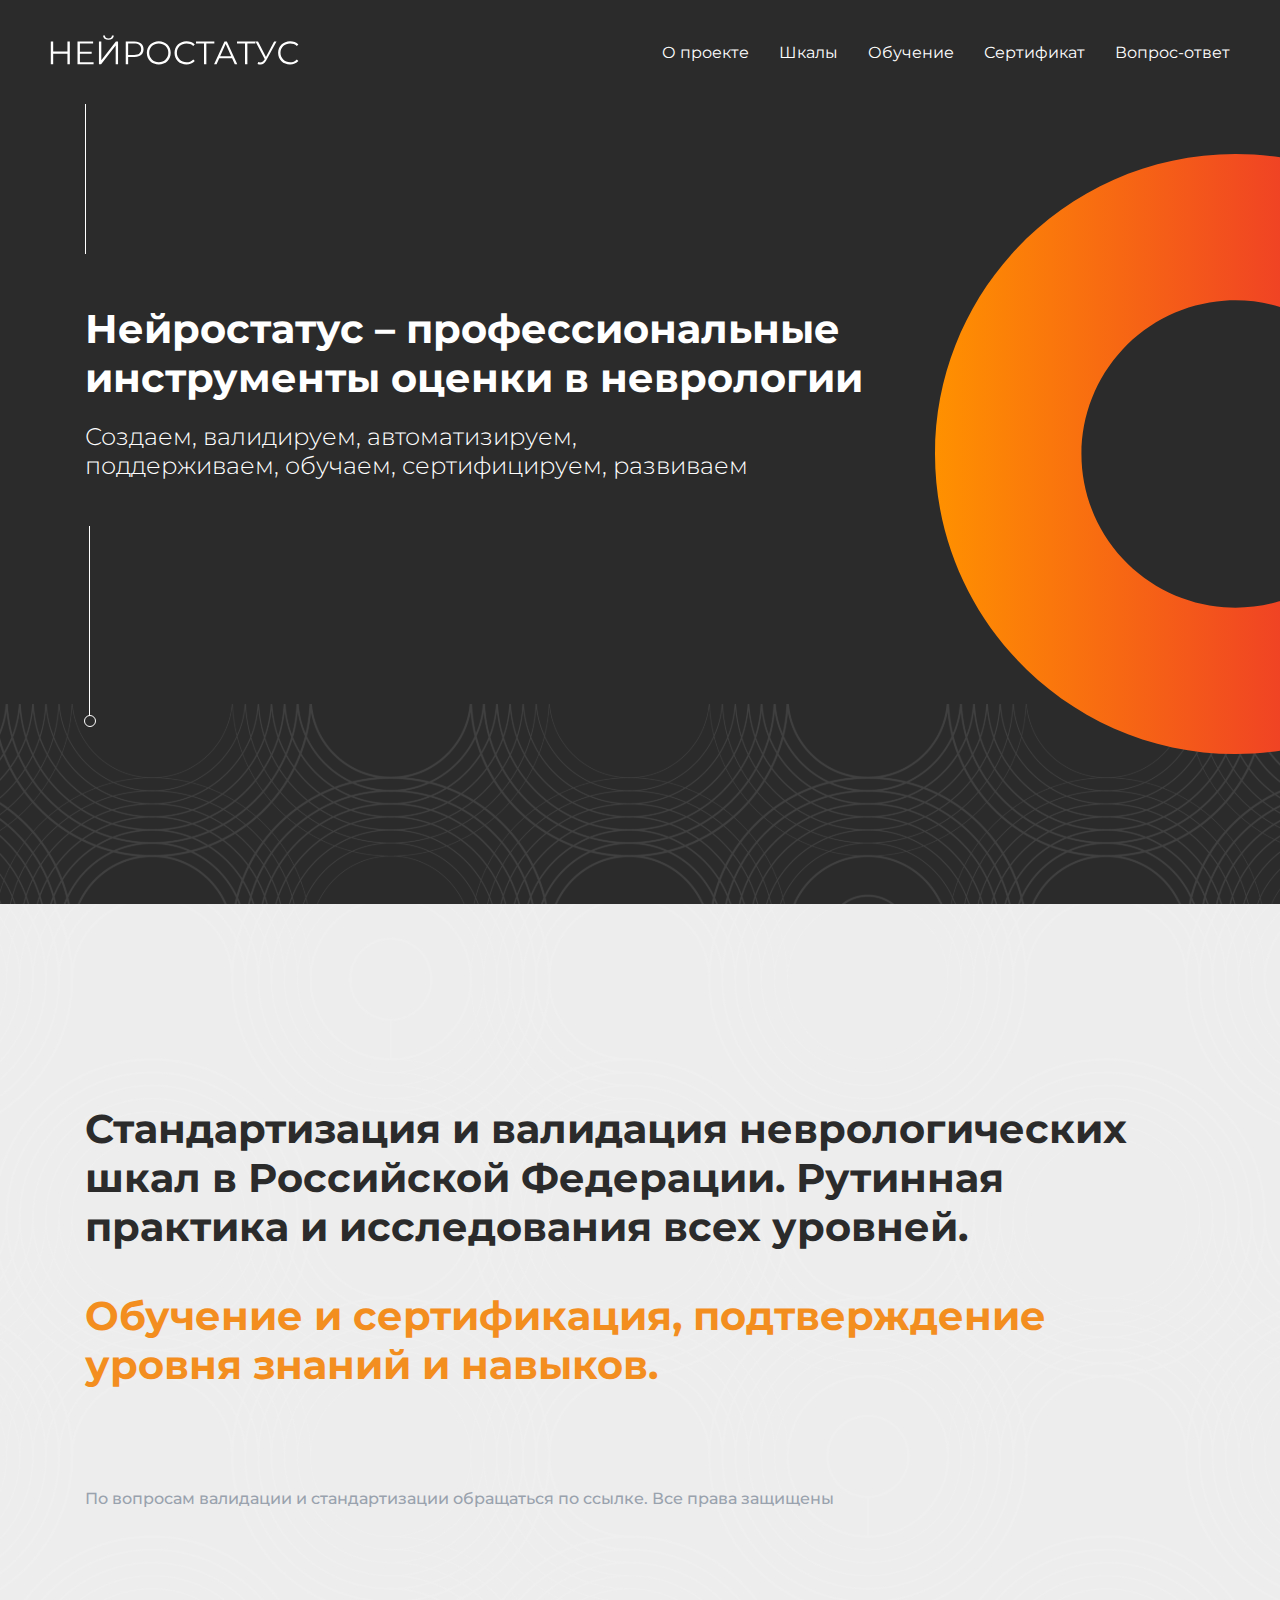
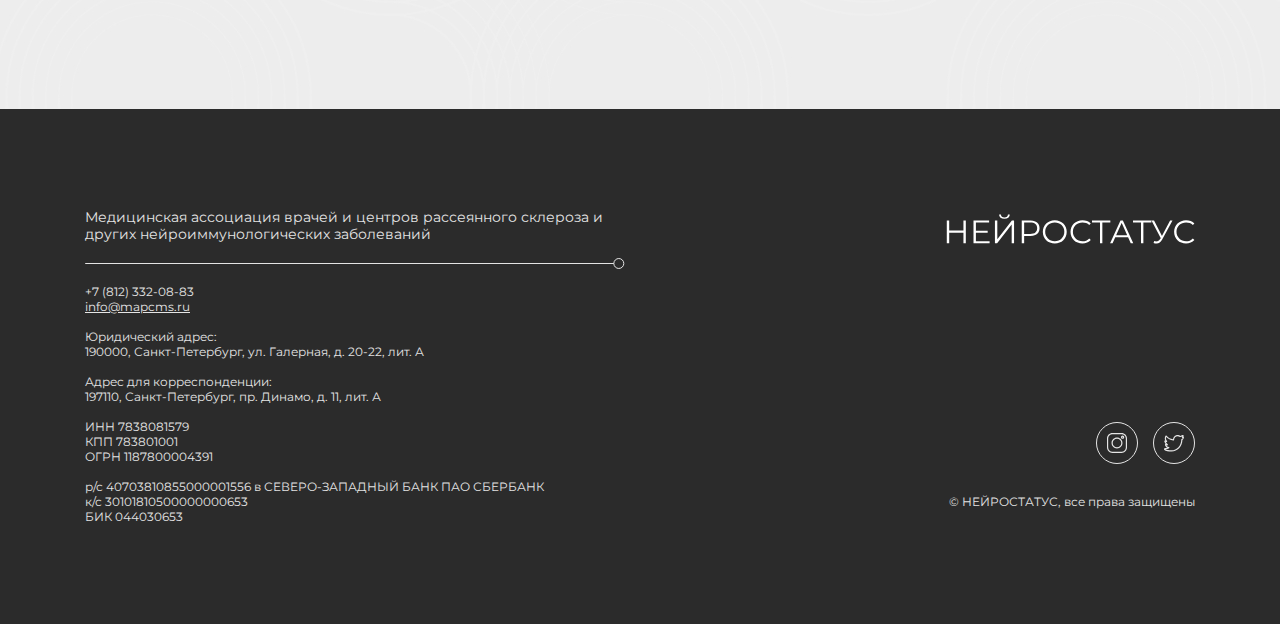
==== index.html @ ca2d3d95 "neurostatus" ====
<!DOCTYPE html>
<html lang="ru">
  <head>
    <meta charset="UTF-8" />
    <meta
      name="viewport"
      content="width=device-width, initial-scale=1.0, maximum-scale=1.0, user-scalable=0"
    />
    <title>Нейростатус</title>
    <link rel="preconnect" href="https://fonts.googleapis.com" />
    <link rel="preconnect" href="https://fonts.gstatic.com" crossorigin />
    <link
      href="https://fonts.googleapis.com/css2?family=Montserrat:wght@300;400;500;700&display=swap"
      rel="stylesheet"
    />
    <link rel="stylesheet" href="./style.css" />
  </head>
  <body class="page">
    <!-- 
                        /\_____/\
                       /  o   o  \
                      ( ==  ^  == )
                       )         (
                      (           )
                     ( (  )   (  ) )
                    (__(__)___(__)__)
                -->
    <header class="header">
      <a class="logo" href="#">
        <img class="logo__img" src="./images/logo.svg" alt="Нейростатус" />
      </a>
      <nav class="header__menu">
        <a class="header__link" href="#">О проекте</a>
        <a class="header__link" href="#">Шкалы</a>
        <a class="header__link" href="#">Обучение</a>
        <a class="header__link" href="#">Сертификат</a>
        <a class="header__link" href="#">Вопрос-ответ</a>
      </nav>
    </header>
    <main class="main">
      <div class="container container_place_main">
        <h1 class="main__title">Нейростатус – профессиональные инструменты оценки в неврологии</h1>
        <p class="main__subtitle">
          Создаем, валидируем, автоматизируем, поддерживаем, обучаем, сертифицируем, развиваем
        </p>
        <div class="circle"></div>
      </div>
    </main>
    <section class="main-info">
      <div class="container">
        <h2 class="main-info__title">
          Стандартизация и валидация неврологических шкал в Российской Федерации. Рутинная практика
          и исследования всех уровней.
        </h2>
        <p class="main-info__subtitle">
          Обучение и сертификация, подтверждение уровня знаний и навыков.
        </p>
        <p class="main-info__paragraph">
          По вопросам валидации и стандартизации обращаться по ссылке. Все права защищены
        </p>
      </div>
    </section>
    <footer class="footer">
      <div class="container container_place_footer">
        <div class="footer-left">
          <h3>
            Медицинская ассоциация врачей и центров рассеянного склероза и других
            нейроиммунологических заболеваний
          </h3>
          <div class="footer__line"></div>
          <ul class="contacts">
            <li>
              <a href="#">+7 (812) 332-08-83</a>
              <br />
              <a href="#">info@mapcms.ru</a>
            </li>
            <li>
              Юридический адрес: <br />
              190000, Санкт-Петербург, ул. Галерная, д. 20-22, лит. А
            </li>
            <li>
              Адрес для корреспонденции: <br />
              197110, Санкт-Петербург, пр. Динамо, д. 11, лит. А
            </li>
            <li>
              ИНН 7838081579 <br />
              КПП 783801001 <br />
              ОГРН 1187800004391
            </li>
            <li>
              р/с 40703810855000001556 в СЕВЕРО-ЗАПАДНЫЙ БАНК ПАО СБЕРБАНК <br />
              к/с 30101810500000000653 <br />
              БИК 044030653
            </li>
          </ul>
        </div>
        <div class="footer-right">
          <a class="logo" href="#">
            <img class="logo__img" src="./images/logo.svg" alt="Нейростатус" />
          </a>
          <div>
            <div class="social-links">
              <a class="social-link" href="#">
                <img class="social-link__img" src="./images/instagram.svg" alt="Инстаграм" />
              </a>
              <a class="social-link" href="#">
                <img class="social-link__img" src="./images/twitter.svg" alt="Твиттер" />
              </a>
            </div>
            <p>© НЕЙРОСТАТУС, все права защищены</p>
          </div>
        </div>
      </div>
    </footer>
  </body>
</html>
---- style.css ----
.page {
  font-family: 'Montserrat', sans-serif;
  font-weight: 400;
  margin: 0;
  box-sizing: border-box;
}

/* header */

.header {
  display: flex;
  justify-content: space-between;
  align-items: center;
  padding: 30px 50px;
  background-color: #2b2b2b;
}

.logo__img {
  width: 249px;
  height: 40px;
}

.header__menu {
  display: flex;
  gap: 30px;
}

.header__link {
  text-decoration: none;
  color: #fff;
  font-size: 16px;
  line-height: 25px;
}

.header__link:hover {
  color: #f38e1f;
  transition: 0.4s;
}

/* main */

.main {
  position: relative;
  z-index: 1;
  min-height: 800px;
  background-color: #2b2b2b;
}

.main.main::before {
  content: '';
  background-image: url(./images/Vector.svg);
  height: 600px;
  width: 345px;
  position: absolute;
  top: 50px;
  right: 0;
  background-size: contain;
  background-repeat: no-repeat;
  z-index: -1;
}

.main.main::after {
  content: '';
  background-image: url(./images/main-background.svg);
  background-size: cover;
  background-repeat: no-repeat;
  position: absolute;
  width: 100%;
  height: 200px;
  bottom: 0;
  left: 0;
  z-index: -2;
}

.container {
  max-width: 1110px;
  margin: 0 auto;
}

.container_place_main {
  padding: 200px 0 224px;
  position: relative;
}

.container_place_main::after {
  content: '';
  border-left: 1px solid #ffffff;
  position: absolute;
  min-height: 150px;
  top: 0;
  left: 0;
}

.container_place_main::before {
  content: '';
  border-left: 1px solid #ffffff;
  position: absolute;
  min-height: 190px;
  bottom: -12px;
  left: 4px;
  z-index: 5;
}

.circle::before {
  content: '';
  border: 1px solid #ffffff;
  border-radius: 50%;
  position: absolute;
  width: 10px;
  height: 10px;
  bottom: -23px;
  left: -1px;
  z-index: 5;
}

.main__title {
  color: #fff;
  font-weight: 700;
  font-size: 40px;
  line-height: 49px;
  margin: 0 0 20px 0;
  max-width: 825px;
  width: 100%;
}

.main__subtitle {
  color: #fff;
  font-weight: 300;
  font-size: 24px;
  line-height: 29px;
  margin: 0;
  max-width: 665px;
  width: 100%;
}

/* main-info */

.main-info {
  background-image: url(./images/main-info-background.jpg);
  background-repeat: no-repeat;
  background-size: cover;
  padding: 200px 0;
}

.main-info__title {
  margin: 0;
  font-weight: 700;
  font-size: 40px;
  line-height: 49px;
  color: #2b2b2b;
  margin-bottom: 40px;
}

.main-info__subtitle {
  margin: 0;
  font-weight: 700;
  font-size: 40px;
  line-height: 49px;
  color: #f38e1f;
  margin-bottom: 100px;
}

.main-info__paragraph {
  margin: 0;
  font-weight: 500;
  font-size: 16px;
  line-height: 20px;
  color: #99a2ad;
}

/* footer */

.footer {
  background-color: #2b2b2b;
  padding: 100px 0;
}

.container_place_footer {
  display: flex;
  justify-content: space-between;
}

.footer-left h3 {
  margin: 0;
  font-size: 14px;
  line-height: 17px;
  color: #e5e5e5;
  padding-bottom: 15px;
  font-weight: 400;
  max-width: 540px;
  width: 100%;
}

.contacts {
  list-style: none;
  margin: 0;
  padding: 0;
}

.footer-left li {
  margin: 0;
  font-size: 12px;
  line-height: 15px;
  color: #e5e5e5;
  margin-top: 15px;
}

.footer-left li a {
  color: #e5e5e5;
}

.footer-left li a:first-child {
  text-decoration: none;
}

.footer-left li a:hover {
  color: #f38e1f;
  transition: 0.4s;
}

.footer-right {
  display: flex;
  flex-direction: column;
  justify-content: space-between;
  align-items: flex-end;
}

.social-links {
  display: flex;
  justify-content: end;
  gap: 15px;
}

.social-link {
  width: 20px;
  height: 20px;
  padding: 10px;
  border: 1px solid #e5e5e5;
  border-radius: 50%;
}

.footer-right p {
  margin: 30px 0 15px;
  color: #e5e5e5;
  font-size: 12px;
  line-height: 15px;
}

.footer__line {
  background-image: url(./images/footer-line.svg);
  background-size: cover;
  background-position: right;
  max-width: 540px;
  width: 100%;
  height: 11px;
}

/* search */

.search {
  max-height: 155px;
}

input {
  margin: 50px 0;
  display: block;
}
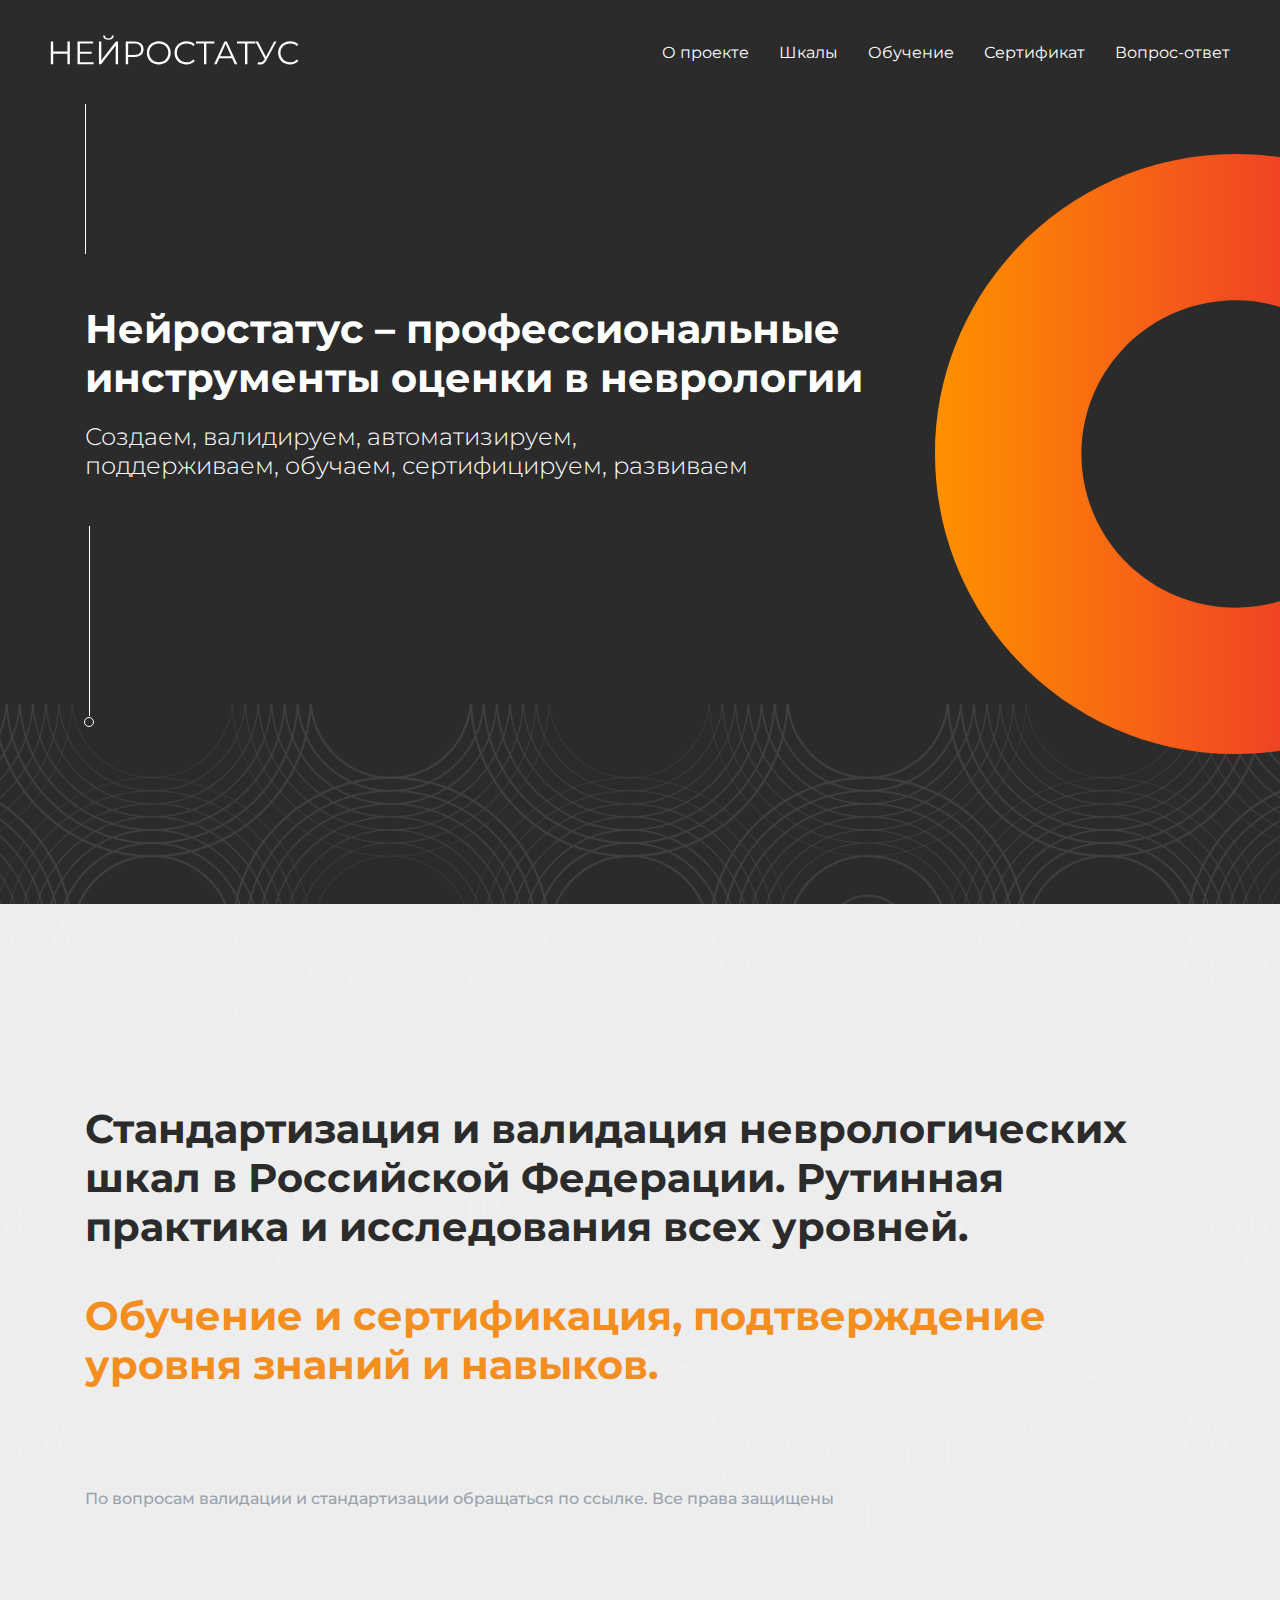
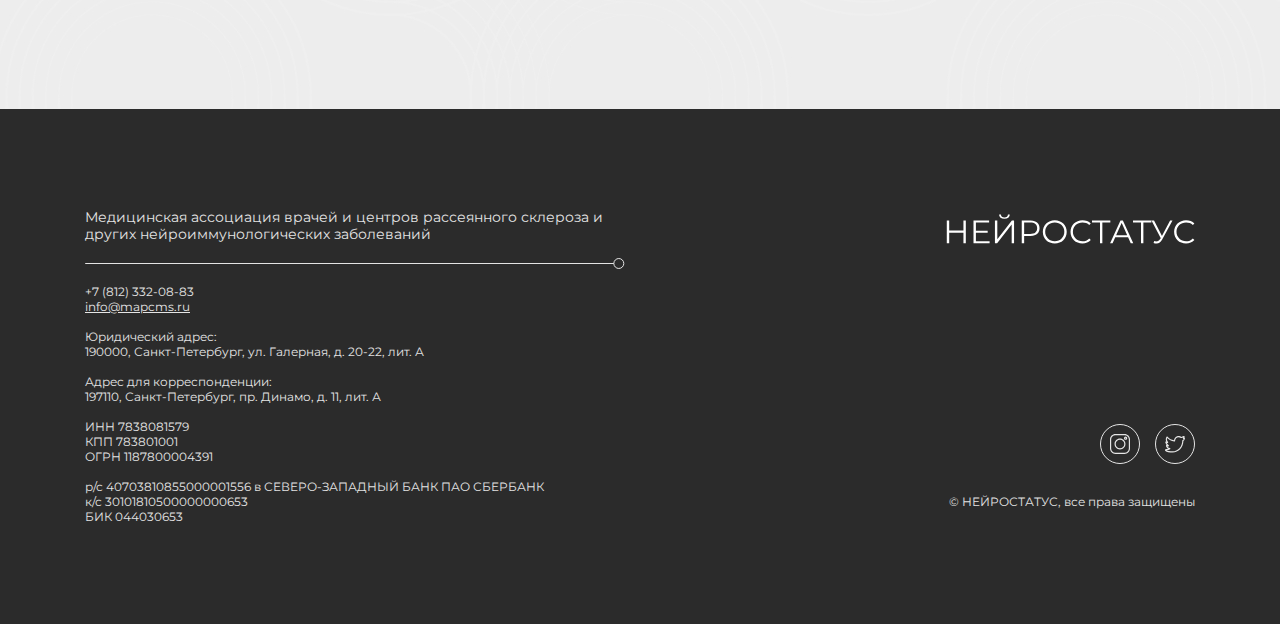
==== commit 82bed6e9: "hgcgcg" ====
--- a/index.html
+++ b/index.html
@@ -15,7 +15,7 @@
     />
     <link rel="stylesheet" href="./style.css" />
   </head>
-  <body class="page">
+  <body>
     <!-- 
                         /\_____/\
                        /  o   o  \
@@ -25,7 +25,7 @@
                      ( (  )   (  ) )
                     (__(__)___(__)__)
                 -->
-    <header class="header">
+    <header>
       <a class="logo" href="#">
         <img class="logo__img" src="./images/logo.svg" alt="Нейростатус" />
       </a>
@@ -37,31 +37,35 @@
         <a class="header__link" href="#">Вопрос-ответ</a>
       </nav>
     </header>
-    <main class="main">
-      <div class="container container_place_main">
-        <h1 class="main__title">Нейростатус – профессиональные инструменты оценки в неврологии</h1>
-        <p class="main__subtitle">
-          Создаем, валидируем, автоматизируем, поддерживаем, обучаем, сертифицируем, развиваем
-        </p>
-        <div class="circle"></div>
-      </div>
+    <main>
+      <section class="hero">
+        <div class="container container_place_hero">
+          <h1 class="hero__title">
+            Нейростатус – профессиональные инструменты оценки в неврологии
+          </h1>
+          <p class="hero__subtitle">
+            Создаем, валидируем, автоматизируем, поддерживаем, обучаем, сертифицируем, развиваем
+          </p>
+          <div class="circle"></div>
+        </div>
+      </section>
+      <section class="main-info">
+        <div class="container">
+          <h2 class="main-info__title">
+            Стандартизация и валидация неврологических шкал в Российской Федерации. Рутинная
+            практика и исследования всех уровней.
+          </h2>
+          <p class="main-info__subtitle">
+            Обучение и сертификация, подтверждение уровня знаний и навыков.
+          </p>
+          <p class="main-info__paragraph">
+            По вопросам валидации и стандартизации обращаться по ссылке. Все права защищены
+          </p>
+        </div>
+      </section>
     </main>
-    <section class="main-info">
+    <footer>
       <div class="container">
-        <h2 class="main-info__title">
-          Стандартизация и валидация неврологических шкал в Российской Федерации. Рутинная практика
-          и исследования всех уровней.
-        </h2>
-        <p class="main-info__subtitle">
-          Обучение и сертификация, подтверждение уровня знаний и навыков.
-        </p>
-        <p class="main-info__paragraph">
-          По вопросам валидации и стандартизации обращаться по ссылке. Все права защищены
-        </p>
-      </div>
-    </section>
-    <footer class="footer">
-      <div class="container container_place_footer">
         <div class="footer-left">
           <h3>
             Медицинская ассоциация врачей и центров рассеянного склероза и других
--- a/style.css
+++ b/style.css
@@ -1,13 +1,19 @@
-.page {
+html,
+body {
   font-family: 'Montserrat', sans-serif;
   font-weight: 400;
   margin: 0;
   box-sizing: border-box;
 }
+*,
+*:before,
+*:after {
+  box-sizing: inherit;
+}
 
 /* header */
 
-.header {
+header {
   display: flex;
   justify-content: space-between;
   align-items: center;
@@ -37,16 +43,16 @@
   transition: 0.4s;
 }
 
-/* main */
-
-.main {
+/* hero */
+
+.hero {
   position: relative;
   z-index: 1;
   min-height: 800px;
   background-color: #2b2b2b;
 }
 
-.main.main::before {
+.hero::before {
   content: '';
   background-image: url(./images/Vector.svg);
   height: 600px;
@@ -59,9 +65,9 @@
   z-index: -1;
 }
 
-.main.main::after {
-  content: '';
-  background-image: url(./images/main-background.svg);
+.hero::after {
+  content: '';
+  background-image: url(./images/hero-background.svg);
   background-size: cover;
   background-repeat: no-repeat;
   position: absolute;
@@ -77,12 +83,12 @@
   margin: 0 auto;
 }
 
-.container_place_main {
+.hero .container {
   padding: 200px 0 224px;
   position: relative;
 }
 
-.container_place_main::after {
+.container_place_hero::before {
   content: '';
   border-left: 1px solid #ffffff;
   position: absolute;
@@ -91,7 +97,7 @@
   left: 0;
 }
 
-.container_place_main::before {
+.container_place_hero::after {
   content: '';
   border-left: 1px solid #ffffff;
   position: absolute;
@@ -101,8 +107,7 @@
   z-index: 5;
 }
 
-.circle::before {
-  content: '';
+.circle {
   border: 1px solid #ffffff;
   border-radius: 50%;
   position: absolute;
@@ -113,7 +118,7 @@
   z-index: 5;
 }
 
-.main__title {
+.hero__title {
   color: #fff;
   font-weight: 700;
   font-size: 40px;
@@ -123,7 +128,7 @@
   width: 100%;
 }
 
-.main__subtitle {
+.hero__subtitle {
   color: #fff;
   font-weight: 300;
   font-size: 24px;
@@ -170,12 +175,12 @@
 
 /* footer */
 
-.footer {
+footer {
   background-color: #2b2b2b;
   padding: 100px 0;
 }
 
-.container_place_footer {
+footer .container {
   display: flex;
   justify-content: space-between;
 }
@@ -232,11 +237,14 @@
 }
 
 .social-link {
-  width: 20px;
-  height: 20px;
+  width: 40px;
+  height: 40px;
   padding: 10px;
   border: 1px solid #e5e5e5;
   border-radius: 50%;
+  display: flex;
+  justify-content: center;
+  align-items: center;
 }
 
 .footer-right p {
@@ -256,12 +264,6 @@
 }
 
 /* search */
-
 .search {
-  max-height: 155px;
-}
-
-input {
-  margin: 50px 0;
-  display: block;
-}
+  padding: 50px 0;
+}
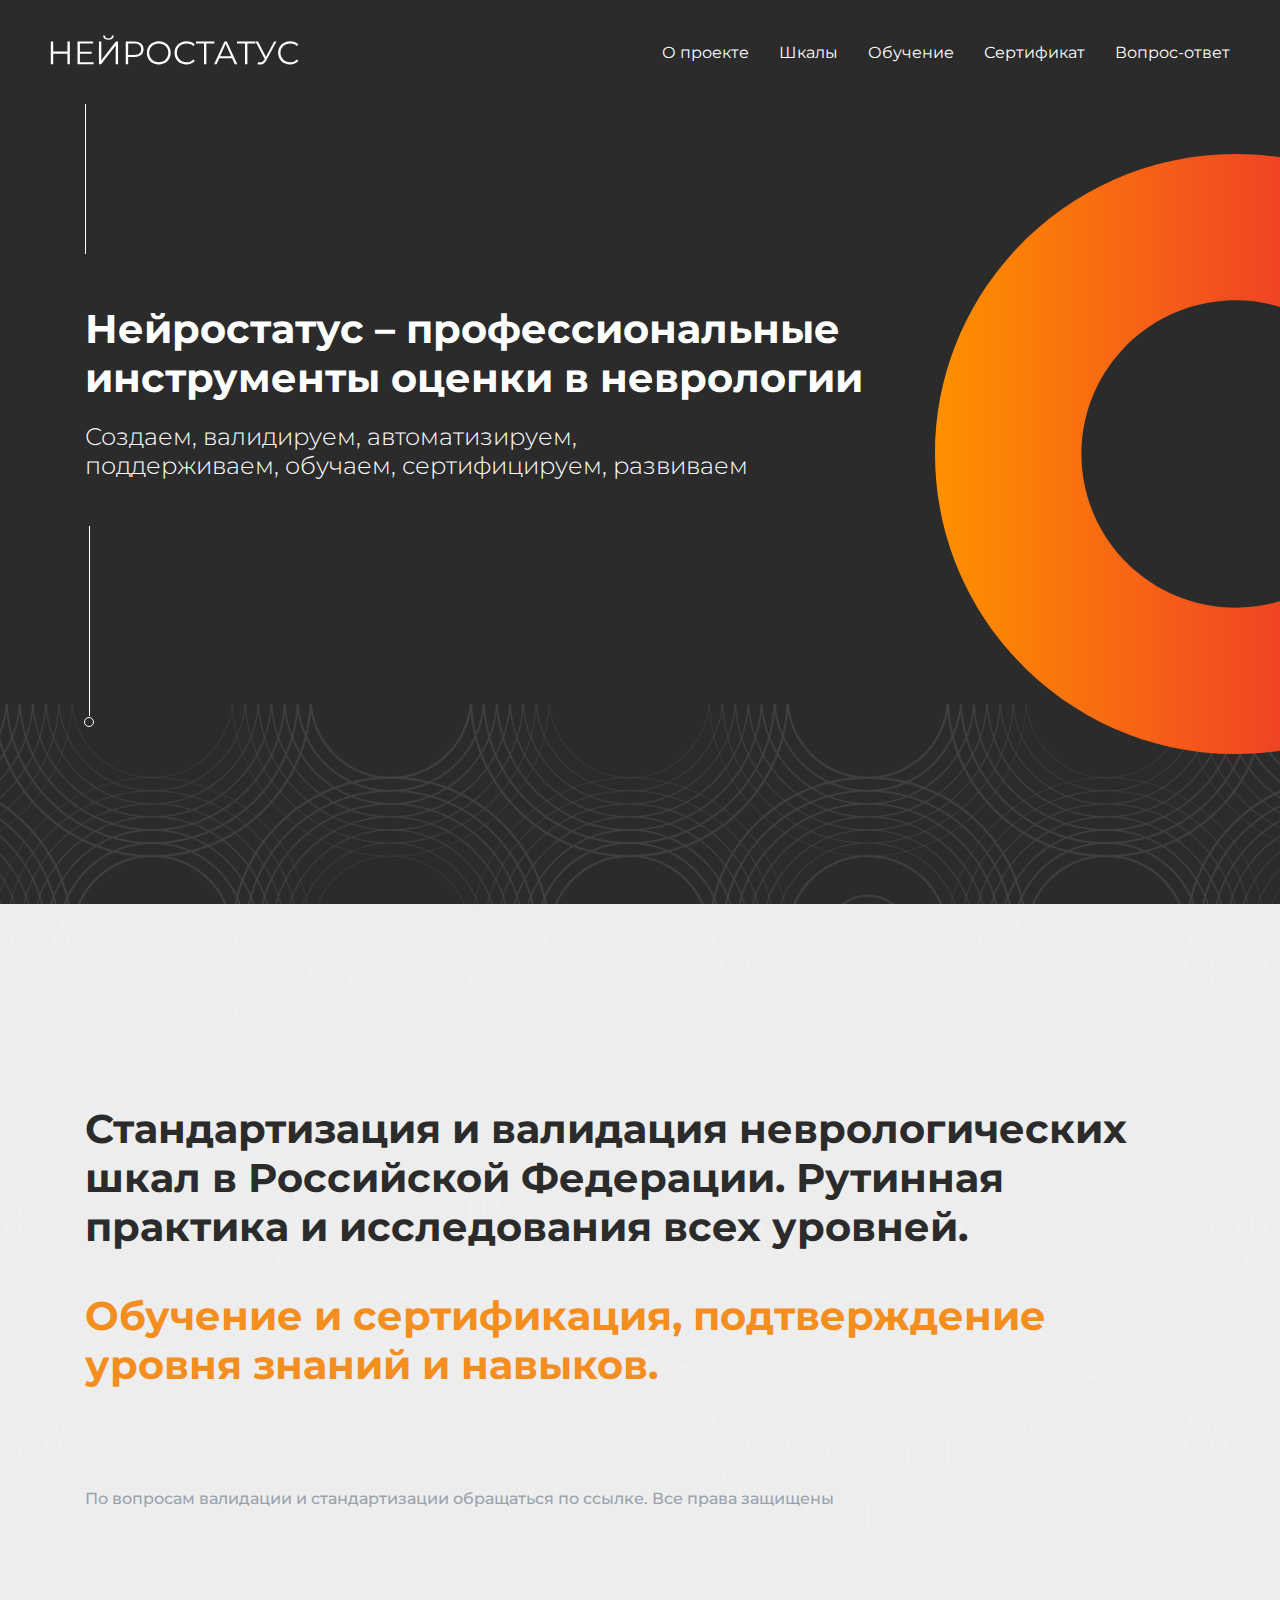
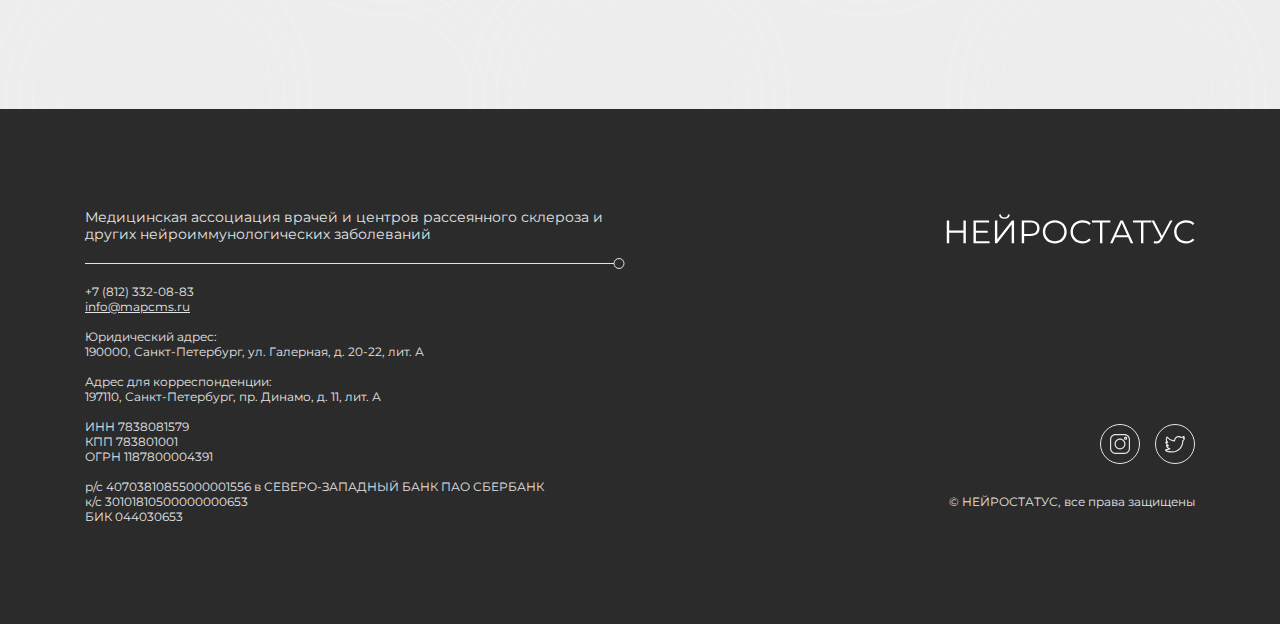
==== commit f6ab671a: "20.08.2022" ====
--- a/index.html
+++ b/index.html
@@ -25,7 +25,7 @@
                      ( (  )   (  ) )
                     (__(__)___(__)__)
                 -->
-    <header>
+    <header class="header">
       <a class="logo" href="#">
         <img class="logo__img" src="./images/logo.svg" alt="Нейростатус" />
       </a>
@@ -64,9 +64,9 @@
         </div>
       </section>
     </main>
-    <footer>
+    <footer class="footer">
       <div class="container">
-        <div class="footer-left">
+        <div class="footer__left">
           <h3>
             Медицинская ассоциация врачей и центров рассеянного склероза и других
             нейроиммунологических заболеваний
@@ -98,7 +98,7 @@
             </li>
           </ul>
         </div>
-        <div class="footer-right">
+        <div class="footer__right">
           <a class="logo" href="#">
             <img class="logo__img" src="./images/logo.svg" alt="Нейростатус" />
           </a>
--- a/style.css
+++ b/style.css
@@ -2,6 +2,8 @@
 body {
   font-family: 'Montserrat', sans-serif;
   font-weight: 400;
+  font-size: 16px;
+  color: #2b2b2b;
   margin: 0;
   box-sizing: border-box;
 }
@@ -11,9 +13,65 @@
   box-sizing: inherit;
 }
 
+input {
+  font-size: 16px;
+  font-family: 'Montserrat', sans-serif;
+}
+::placeholder {
+  color: #99a2ad;
+}
+
+.btn {
+  padding: 15px 30px;
+  font-weight: 500;
+  font-size: 16px;
+  line-height: 20px;
+  color: #fff;
+  background-color: #f38e1f;
+  border-radius: 30px;
+  border: 1px solid #f38e1f;
+  display: flex;
+  align-content: center;
+  justify-content: center;
+  gap: 10px;
+  font-family: 'Montserrat';
+  text-decoration: none;
+}
+
+.btn-white {
+  background-color: #fff;
+  color: #f38e1f;
+}
+
+/* content */
+
+.content {
+  background-color: #e5e5e5;
+  padding: 50px 0 113px;
+}
+
+.content h1 {
+  margin: 0;
+  font-weight: 700;
+  font-size: 40px;
+  line-height: 49px;
+  margin-bottom: 50px;
+}
+
+a.back-link {
+  text-decoration: none;
+  display: flex;
+  align-items: center;
+  gap: 10px;
+  margin-bottom: 100px;
+  font-weight: 500;
+  line-height: 20px;
+  color: #99a2ad;
+}
+
 /* header */
 
-header {
+.header {
   display: flex;
   justify-content: space-between;
   align-items: center;
@@ -34,7 +92,6 @@
 .header__link {
   text-decoration: none;
   color: #fff;
-  font-size: 16px;
   line-height: 25px;
 }
 
@@ -152,7 +209,6 @@
   font-weight: 700;
   font-size: 40px;
   line-height: 49px;
-  color: #2b2b2b;
   margin-bottom: 40px;
 }
 
@@ -168,24 +224,23 @@
 .main-info__paragraph {
   margin: 0;
   font-weight: 500;
-  font-size: 16px;
   line-height: 20px;
   color: #99a2ad;
 }
 
 /* footer */
 
-footer {
+.footer {
   background-color: #2b2b2b;
   padding: 100px 0;
 }
 
-footer .container {
+.footer .container {
   display: flex;
   justify-content: space-between;
 }
 
-.footer-left h3 {
+.footer__left h3 {
   margin: 0;
   font-size: 14px;
   line-height: 17px;
@@ -202,7 +257,7 @@
   padding: 0;
 }
 
-.footer-left li {
+.footer__left li {
   margin: 0;
   font-size: 12px;
   line-height: 15px;
@@ -210,20 +265,20 @@
   margin-top: 15px;
 }
 
-.footer-left li a {
+.footer__left li a {
   color: #e5e5e5;
 }
 
-.footer-left li a:first-child {
+.footer__left li a:first-child {
   text-decoration: none;
 }
 
-.footer-left li a:hover {
+.footer__left li a:hover {
   color: #f38e1f;
   transition: 0.4s;
 }
 
-.footer-right {
+.footer__right {
   display: flex;
   flex-direction: column;
   justify-content: space-between;
@@ -247,7 +302,7 @@
   align-items: center;
 }
 
-.footer-right p {
+.footer__right p {
   margin: 30px 0 15px;
   color: #e5e5e5;
   font-size: 12px;
@@ -255,15 +310,155 @@
 }
 
 .footer__line {
-  background-image: url(./images/footer-line.svg);
-  background-size: cover;
-  background-position: right;
+  background: url(./images/footer-line.svg) right;
   max-width: 540px;
   width: 100%;
   height: 11px;
 }
 
 /* search */
+
 .search {
   padding: 50px 0;
 }
+.search form {
+  position: relative;
+}
+
+.search__input {
+  padding: 15px 20px;
+  display: block;
+  width: 100%;
+  border: 1px solid #e5e5e5;
+  border-radius: 10px;
+}
+
+.search__icon {
+  background: url(./images/icon-search.svg) no-repeat;
+  width: 25px;
+  height: 25px;
+  border: none;
+  position: absolute;
+  top: 15px;
+  right: 20px;
+  cursor: pointer;
+}
+
+/* scales */
+
+.scales__item {
+  background-color: #fff;
+  padding: 30px 20px;
+  box-shadow: 0px 4px 40px rgba(0, 0, 0, 0.04);
+  border-radius: 10px;
+  margin-bottom: 20px;
+}
+
+.scales__title {
+  margin: 0 0 25px 0;
+  font-weight: 300;
+  font-size: 24px;
+  line-height: 29px;
+}
+
+.scales__buttons {
+  display: flex;
+  gap: 15px;
+}
+
+/* news */
+
+.news-rubric {
+  margin-bottom: 100px;
+}
+
+.news-rubric__heading {
+  display: flex;
+  justify-content: space-between;
+  align-items: center;
+  margin-bottom: 50px;
+}
+
+.news-rubric__heading h2 {
+  margin: 0;
+  font-weight: 700;
+  font-size: 40px;
+  line-height: 49px;
+}
+
+.news-list {
+  display: grid;
+  grid-template-columns: repeat(3, 1fr);
+  gap: 30px;
+}
+
+.news-list__img {
+  background-image: url(./images/news-background.png);
+  height: 150px;
+  border-top-left-radius: 10px;
+  border-top-right-radius: 10px;
+  display: block;
+}
+
+.news-list__content {
+  background-color: #fff;
+  padding: 15px 20px 20px;
+  border-bottom-left-radius: 10px;
+  border-bottom-right-radius: 10px;
+  min-height: 170px;
+  display: flex;
+  flex-direction: column;
+  justify-content: space-between;
+  align-items: start;
+}
+
+.news-list__link {
+  margin: 0;
+  font-weight: 500;
+  line-height: 20px;
+  color: #2b2b2b;
+  text-decoration: none;
+}
+
+.news-list__date {
+  display: flex;
+  align-items: center;
+  gap: 5px;
+}
+
+/* filters */
+
+.filters {
+  margin-bottom: 30px;
+  display: flex;
+  gap: 15px;
+}
+
+.filters__item {
+  border: 1px solid #f38e1f;
+  border-radius: 5px;
+  padding: 15px 20px;
+  display: flex;
+  align-items: center;
+  justify-content: center;
+  gap: 10px;
+  font-weight: 500;
+  font-size: 16px;
+  background: transparent;
+  line-height: 20px;
+  color: #2b2b2b;
+  cursor: pointer;
+}
+
+.filters__item img {
+  display: none;
+}
+
+.filters__item.active {
+  background-color: #f38e1f;
+  color: #fff;
+}
+
+.filters__item.active img {
+  display: block;
+}
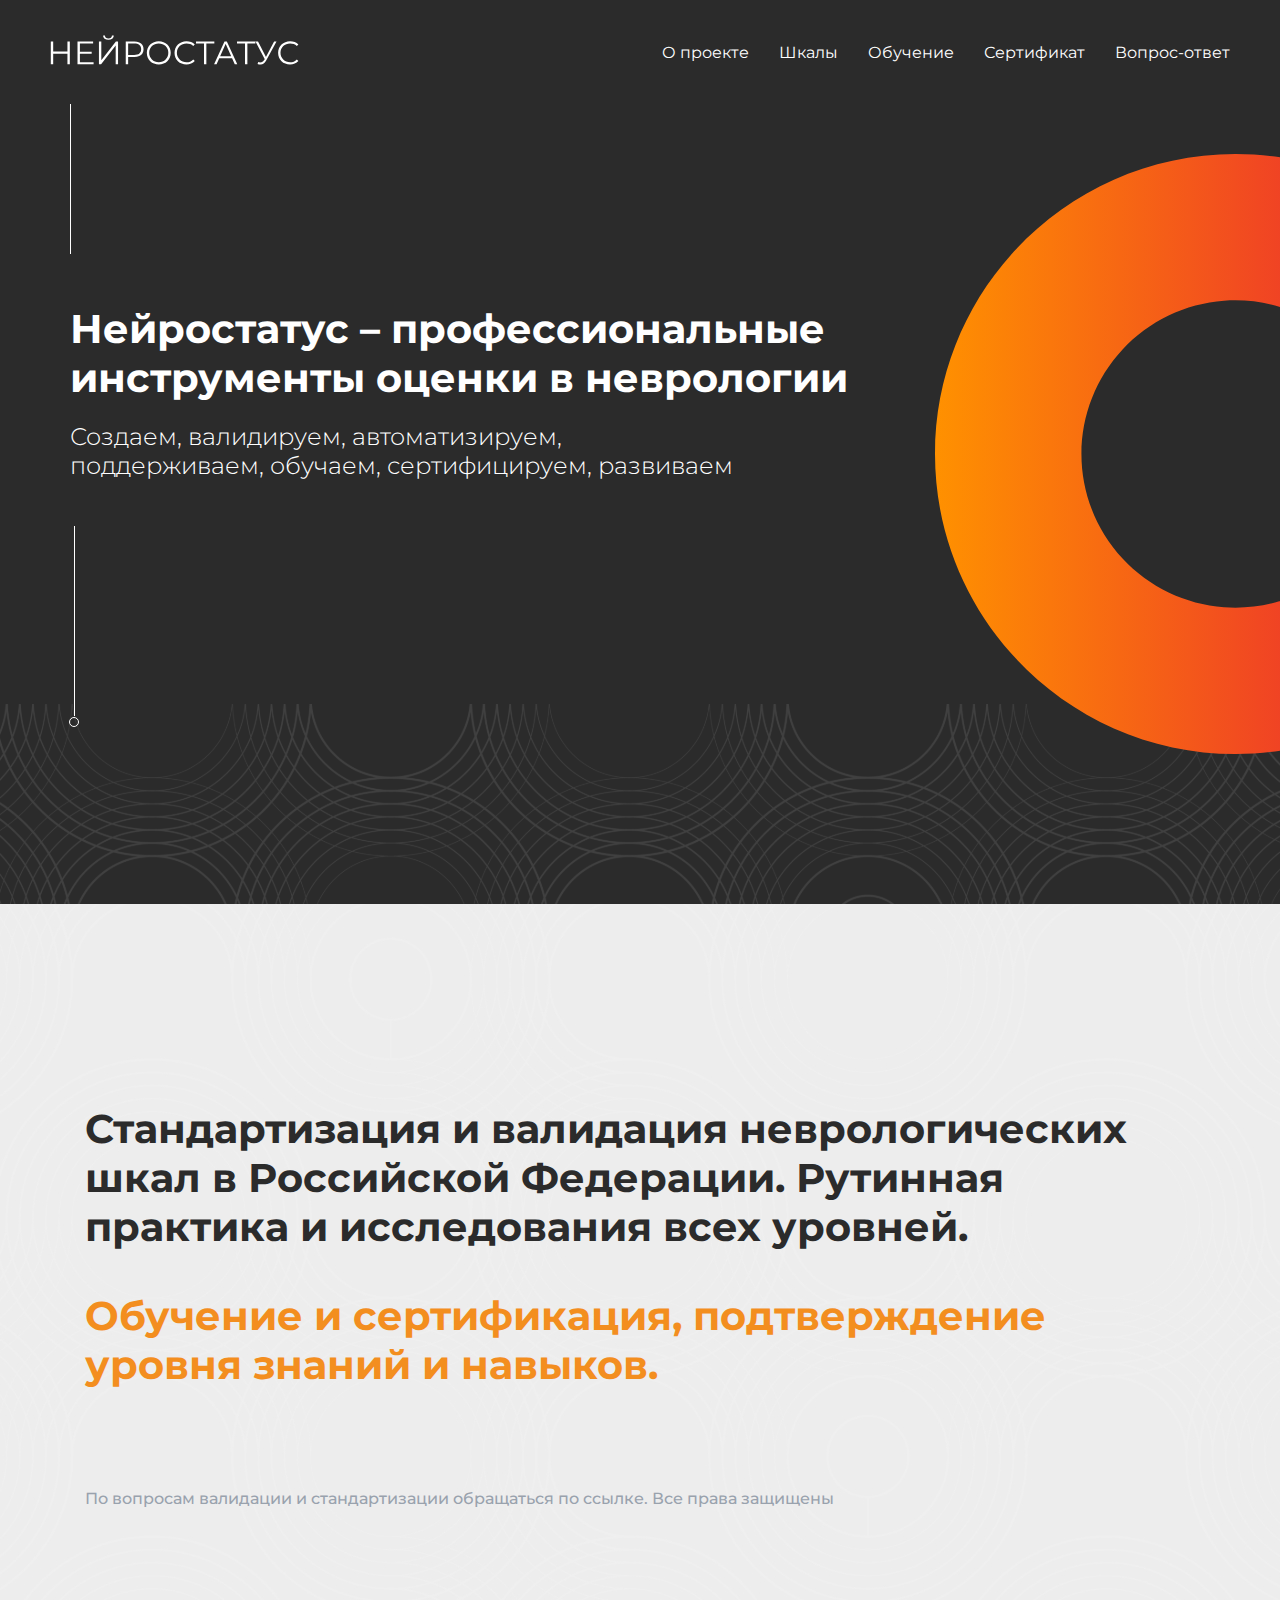
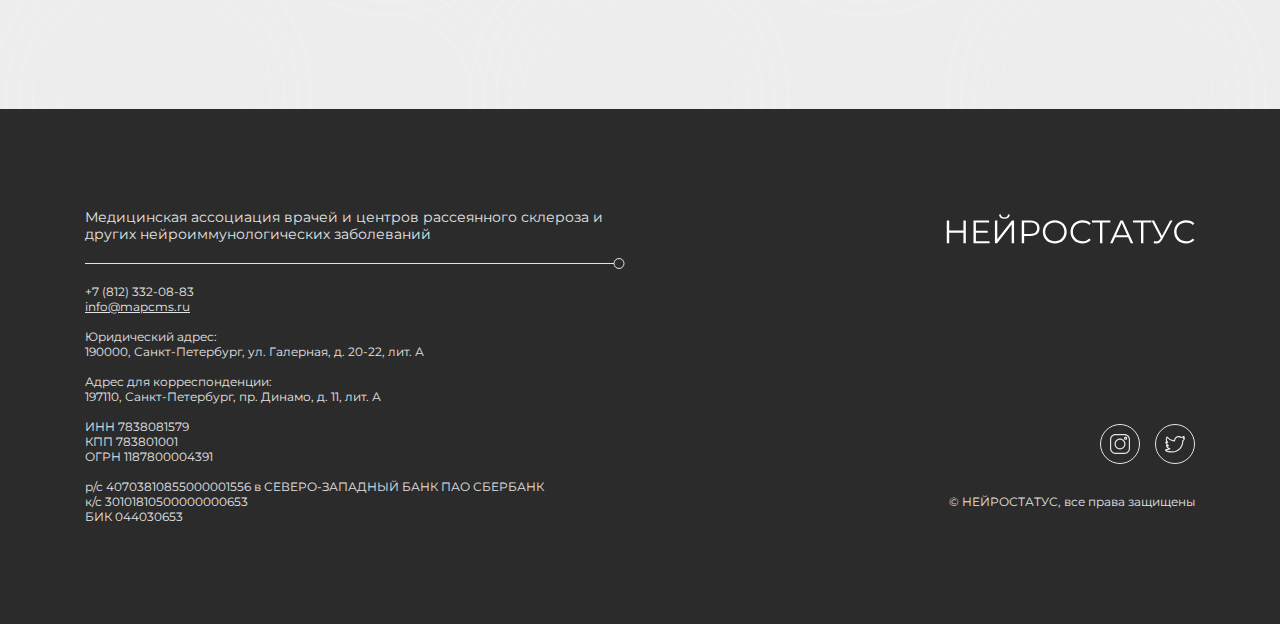
==== commit 857492ea: "media" ====
--- a/index.html
+++ b/index.html
@@ -14,6 +14,8 @@
       rel="stylesheet"
     />
     <link rel="stylesheet" href="./style.css" />
+    <link rel="stylesheet" href="./media.css" />
+    <script src="./script.js" defer></script>
   </head>
   <body>
     <!-- 
@@ -36,6 +38,12 @@
         <a class="header__link" href="#">Сертификат</a>
         <a class="header__link" href="#">Вопрос-ответ</a>
       </nav>
+      <div class="burger">
+        <span></span>
+        <span></span>
+        <span></span>
+        <div></div>
+      </div>
     </header>
     <main>
       <section class="hero">
--- a/style.css
+++ b/style.css
@@ -136,7 +136,8 @@
 }
 
 .container {
-  max-width: 1110px;
+  max-width: 1140px;
+  padding: 0 15px;
   margin: 0 auto;
 }
 
@@ -238,6 +239,7 @@
 .footer .container {
   display: flex;
   justify-content: space-between;
+  gap: 100px;
 }
 
 .footer__left h3 {
@@ -462,3 +464,160 @@
 .filters__item.active img {
   display: block;
 }
+
+/* certificate */
+
+.certificate__title {
+  margin: 0;
+  font-weight: 700;
+  font-size: 40px;
+  line-height: 49px;
+  max-width: 1015px;
+  width: 100%;
+  margin-bottom: 40px;
+}
+
+.certificate__title span {
+  color: #f38e1f;
+}
+
+.sertificate__form {
+  background-color: #fff;
+  padding: 30px;
+  display: grid;
+  grid-template-columns: repeat(3, 1fr);
+  gap: 15px;
+  position: relative;
+}
+
+.sertificate__input {
+  padding: 15px 20px;
+  display: block;
+  width: 100%;
+  border: 1px solid #e5e5e5;
+  border-radius: 10px;
+}
+
+.checkbox {
+  grid-column: 1/4;
+  display: flex;
+  gap: 10px;
+  align-items: center;
+  margin-bottom: 15px;
+}
+
+.checkbox input {
+  margin: 0;
+}
+
+.sertificate__form span {
+  font-size: 16px;
+  line-height: 25px;
+}
+
+.sertificate__form a {
+  color: #2b2b2b;
+}
+
+.sertificate__form div:nth-of-type(1) {
+  position: relative;
+}
+
+.sertificate__form div:nth-of-type(2) {
+  position: relative;
+  grid-column: 1/4;
+}
+
+/* faq */
+
+.faq__item {
+  background-color: #fff;
+  padding: 30px 20px;
+  margin-bottom: 20px;
+  border-radius: 10px;
+  box-shadow: 0px 4px 40px rgba(0, 0, 0, 0.04);
+}
+
+.faq__heading {
+  display: flex;
+  justify-content: space-between;
+  align-items: center;
+  cursor: pointer;
+}
+
+.faq__heading h3 {
+  margin: 0;
+  font-weight: 300;
+  font-size: 24px;
+  line-height: 29px;
+}
+
+.faq__heading svg {
+  transition: all 0.3s;
+}
+
+.faq__item.active .faq__heading svg {
+  transform: rotate(180deg);
+}
+
+.faq__item.active .faq__heading svg path {
+  fill: #f38e1f;
+}
+
+.faq__content {
+  max-height: 0;
+  overflow: hidden;
+  transition: all 0.3s;
+}
+
+.faq__item.active .faq__content {
+  max-height: 500px;
+}
+
+.faq__content p {
+  line-height: 25px;
+}
+
+/* burger */
+.burger {
+  display: none;
+  cursor: pointer;
+  z-index: 3;
+}
+
+.burger span {
+  display: block;
+  width: 33px;
+  height: 4px;
+  margin-bottom: 5px;
+  position: relative;
+  background: #fff;
+  border-radius: 3px;
+  z-index: 1;
+  transform-origin: 4px 0px;
+  transition: transform 0.5s cubic-bezier(0.77, 0.2, 0.05, 1),
+    background 0.5s cubic-bezier(0.77, 0.2, 0.05, 1), opacity 0.55s ease;
+}
+
+.burger span:first-child {
+  transform-origin: 0% 0%;
+}
+
+.burger span:nth-last-child(2) {
+  transform-origin: 0% 100%;
+}
+
+.header__menu.active + .burger span {
+  opacity: 1;
+  transform: rotate(45deg) translate(4px, -4px);
+  background: #2b2b2b;
+}
+
+.header__menu.active + .burger span:nth-last-child(3) {
+  opacity: 0;
+  transform: rotate(0deg) scale(0.2, 0.2);
+}
+
+.header__menu.active + .burger span:nth-last-child(2) {
+  transform: rotate(-45deg) translate(1px, 6px);
+}
--- a/media.css
+++ b/media.css
@@ -0,0 +1,155 @@
+@media (max-width: 1199px) {
+  .container {
+    max-width: 960px;
+  }
+}
+
+@media (max-width: 991px) {
+  .container {
+    max-width: 720px;
+  }
+
+  .header {
+    flex-direction: column;
+    align-items: flex-start;
+    gap: 20px;
+  }
+
+  .hero {
+    min-height: 600px;
+  }
+
+  .hero .container {
+    padding: 100px 0 124px;
+  }
+
+  .container_place_hero::before {
+    min-height: 90px;
+  }
+
+  .container_place_hero::after {
+    min-height: 120px;
+  }
+
+  .hero__title,
+  .main-info__title,
+  .main-info__subtitle {
+    font-size: 32px;
+    line-height: 40px;
+  }
+
+  .main-info {
+    padding: 150px 0;
+  }
+
+  .hero::before {
+    height: calc(600px * 0.75);
+    width: calc(345px * 0.75);
+    top: 0;
+  }
+}
+
+@media (max-width: 767px) {
+  .container {
+    max-width: 540px;
+  }
+
+  .header {
+    flex-direction: row;
+    align-items: center;
+  }
+
+  .burger {
+    display: block;
+  }
+
+  .header__menu {
+    display: none;
+  }
+
+  .header__menu.active {
+    position: fixed;
+    width: 100%;
+    height: 100%;
+    background: #ccc;
+    top: 0;
+    left: 0;
+    z-index: 2;
+    padding: 30px;
+    display: flex;
+    flex-direction: column;
+    font-size: 28px;
+    gap: 30px;
+  }
+
+  .header__link {
+    color: #2b2b2b;
+  }
+
+  .hero__title,
+  .main-info__title,
+  .main-info__subtitle {
+    font-size: 26px;
+    line-height: 32px;
+  }
+
+  .main-info {
+    padding: 100px 0;
+  }
+
+  .footer .container {
+    flex-direction: column;
+    gap: 30px;
+  }
+
+  .footer__right {
+    align-items: flex-start;
+    gap: 30px;
+  }
+
+  .social-links {
+    justify-content: start;
+  }
+
+  .hero::before {
+    height: calc(600px * 0.5);
+    width: calc(345px * 0.5);
+    top: 50px;
+  }
+}
+
+@media (max-width: 575px) {
+  .container {
+    max-width: 100%;
+  }
+
+  .logo__img {
+    width: calc(249px * 0.75);
+    height: calc(40px * 0.75);
+  }
+
+  .header {
+    padding: 30px 15px;
+  }
+
+  .hero .container {
+    padding: 100px 15px 124px;
+  }
+
+  .container_place_hero::before,
+  .container_place_hero::after,
+  .circle {
+    display: none;
+  }
+
+  .hero::before {
+    right: -60px;
+  }
+
+  .hero__title,
+  .main-info__title,
+  .main-info__subtitle {
+    font-size: 22px;
+    line-height: 28px;
+  }
+}
